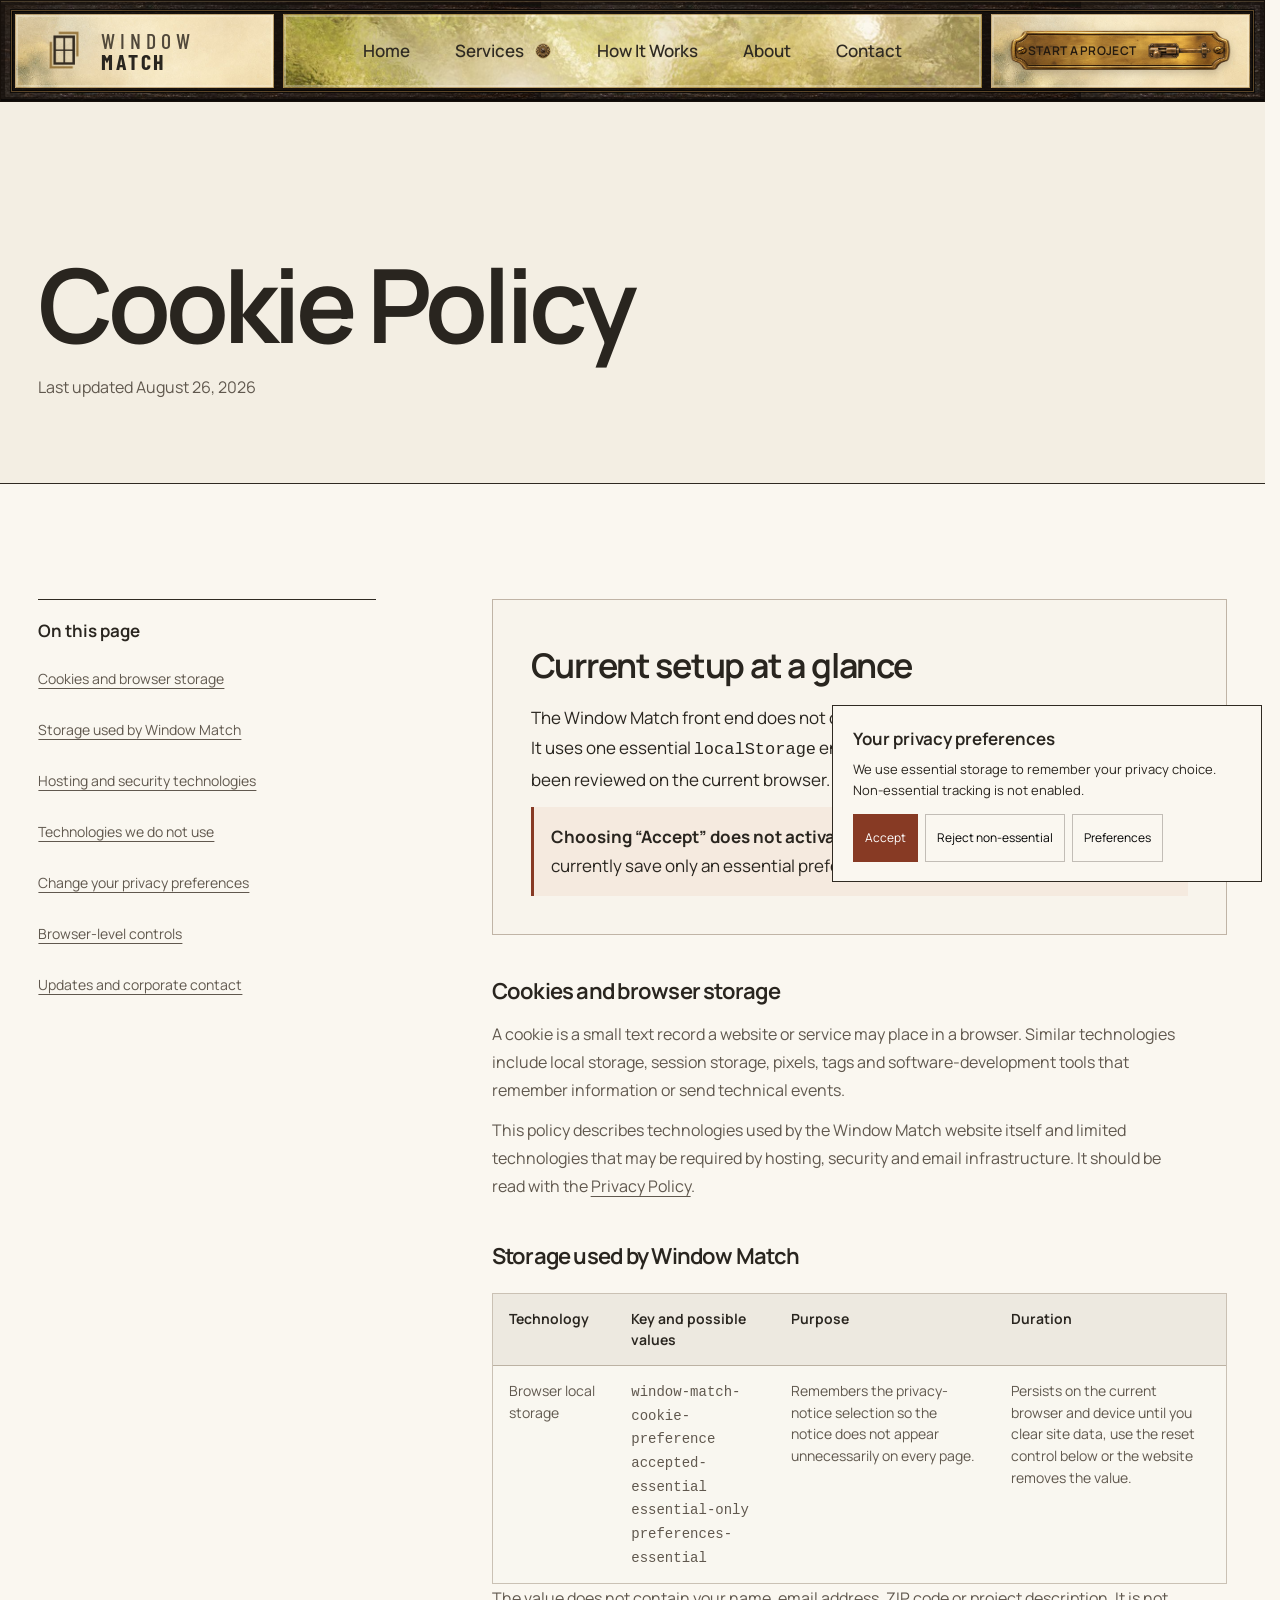
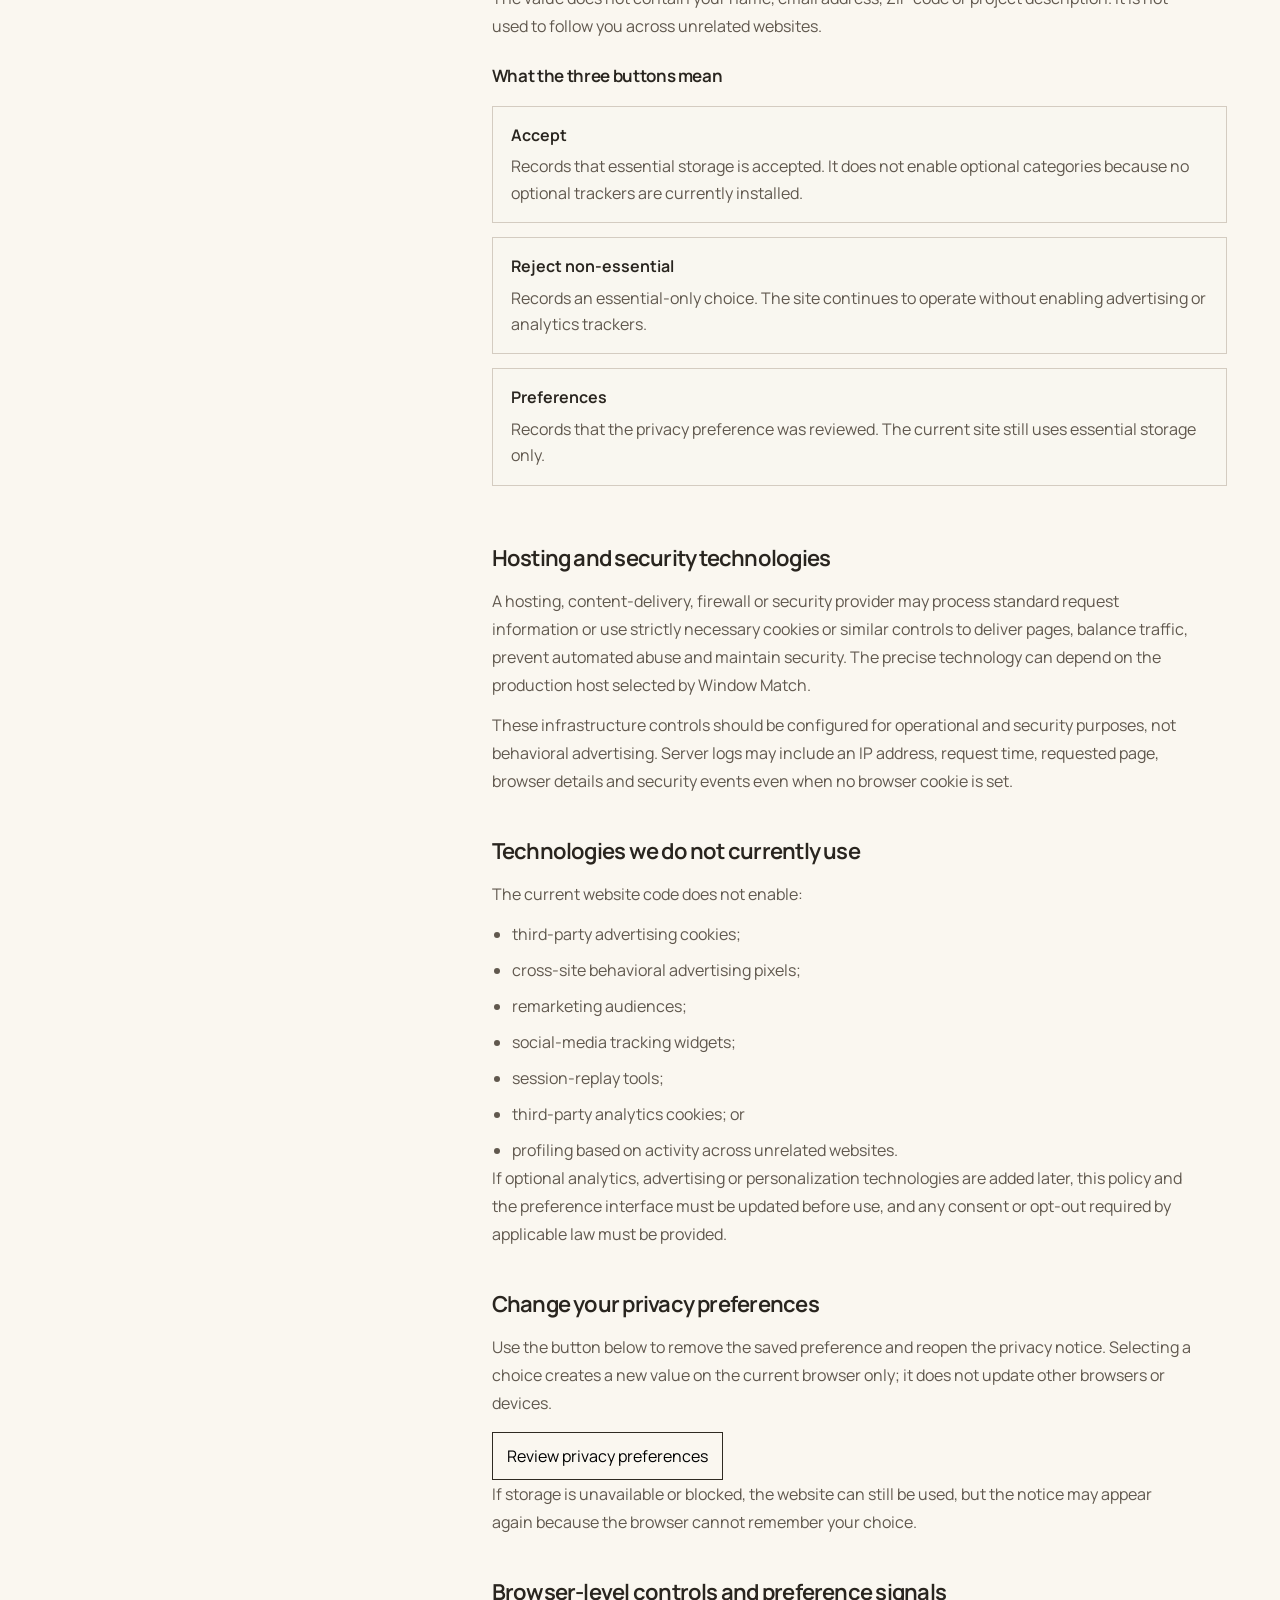
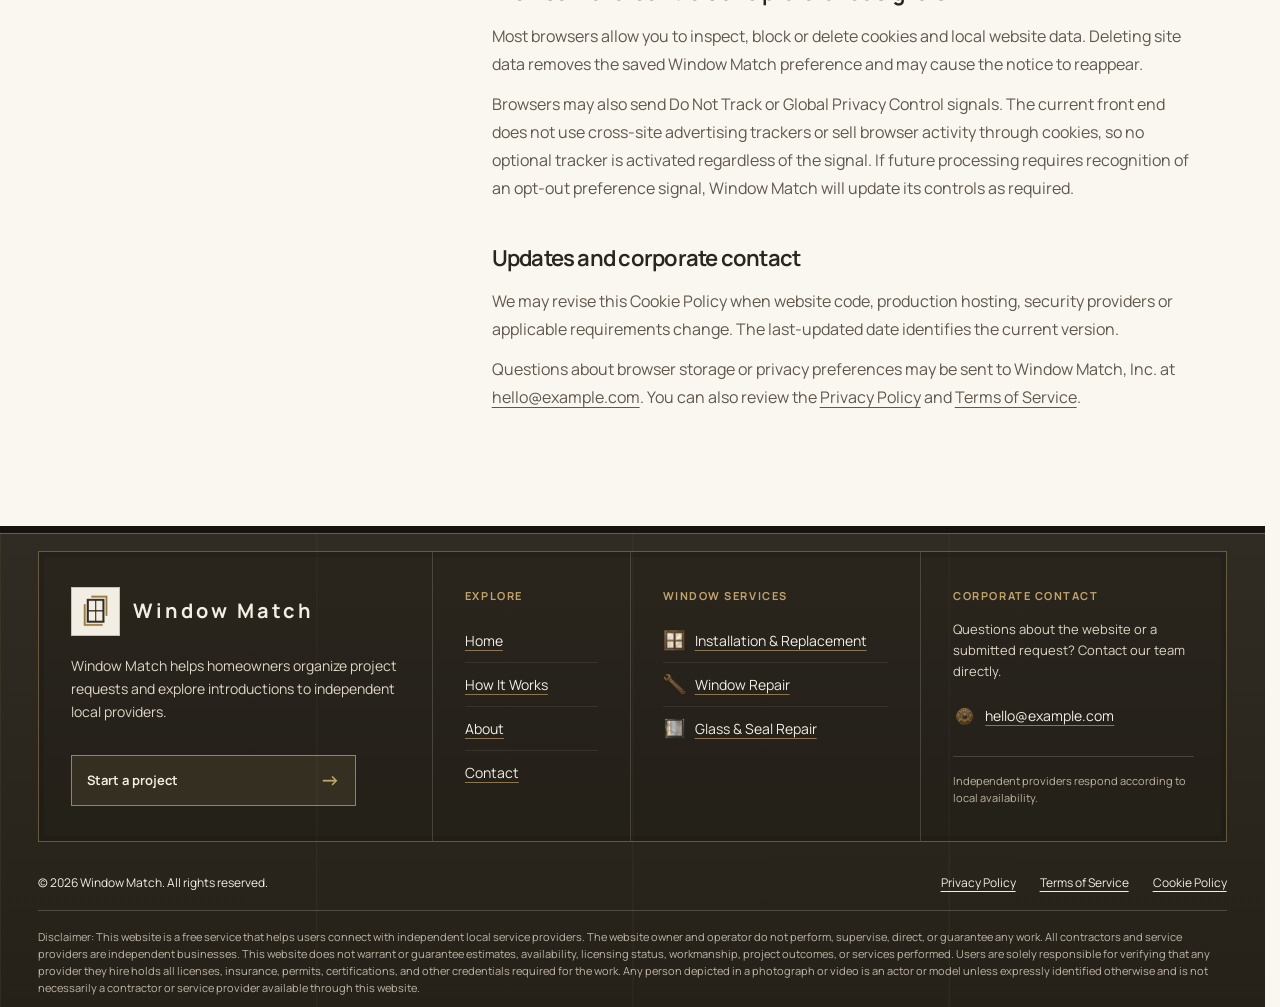
==== cookie-policy.html @ cc78020c "init" ====
<!doctype html>
<html lang="en">
<head>
<meta charset="utf-8">
<meta name="viewport" content="width=device-width, initial-scale=1">
<meta name="theme-color" content="#faf7f0">
<title>Cookie Policy | Window Match</title>
<meta name="description" content="Understand Window Match essential preference storage, the absence of non-essential tracking by default and how to change your choices.">
<meta property="og:type" content="website">
<meta property="og:title" content="Cookie Policy | Window Match">
<meta property="og:description" content="Understand Window Match essential preference storage, the absence of non-essential tracking by default and how to change your choices.">
<meta property="og:image" content="img/common/social-card.webp">
<meta name="twitter:card" content="summary_large_image">
<meta name="twitter:title" content="Cookie Policy | Window Match">
<meta name="twitter:description" content="Understand Window Match essential preference storage, the absence of non-essential tracking by default and how to change your choices.">
<meta name="twitter:image" content="img/common/social-card.webp">
<link rel="icon" href="img/common/logo-window-match-mark-generated.png" type="image/png">
<link rel="stylesheet" href="css/bundle.css?v=20260826-12">
<script src="config/site-config.js?v=20260826-17"></script>
<script src="js/main.js?v=20260826-17" defer></script>
<script src="js/animations.js" defer></script>
</head>
<body>
<a class="skip-link" href="#main-content">Skip to content</a>
<header class="site-header"><div class="header-frame"><a class="wordmark" href="index.html" aria-label="Window Match home"><img class="wordmark-mark" src="img/common/logo-window-match-mark-generated.png" width="256" height="256" alt="" aria-hidden="true"><span class="wordmark-text"><span>WINDOW</span><span>MATCH</span></span></a><nav class="header-nav" aria-label="Main navigation"><a href="index.html">Home</a><a href="index.html#services">Services</a><a href="index.html#how-it-works">How It Works</a><a href="index.html#about">About</a><a href="index.html#contact">Contact</a></nav><div class="header-project"><a class="project-tab" href="index.html#contact">Start a project<span class="latch" aria-hidden="true"></span></a></div><button class="menu-toggle" type="button" aria-expanded="false" aria-controls="mobile-menu" aria-label="Open or close navigation menu"><span class="menu-label">Menu</span><span class="menu-mark" aria-hidden="true"></span></button></div></header>
<div id="mobile-menu" class="mobile-menu" hidden><nav aria-label="Mobile navigation"><a href="index.html">Home</a><a href="window-installation-replacement.html">Installation &amp; Replacement</a><a href="window-repair.html">Window Repair</a><a href="glass-seal-repair.html">Glass &amp; Seal Repair</a><a href="index.html#how-it-works">How It Works</a><a href="index.html#about">About</a><a href="index.html#contact">Contact</a></nav><a class="architectural-link" href="index.html#contact"><span class="link-label">Tell us about your windows</span><span class="latch" aria-hidden="true"></span></a><p class="mobile-menu-note">Independent providers. Availability varies by location.</p></div>
<main id="main-content"><div class="legal-hero"><div class="container"><h1 class="legal-title">Cookie Policy</h1><p class="legal-updated">Last updated August 26, 2026</p></div></div><div class="container legal-layout"><nav class="legal-toc" aria-label="Table of contents"><h2>On this page</h2><ol>
<li><a href="#what-cookies-are">Cookies and browser storage</a></li>
<li><a href="#essential-preferences">Storage used by Window Match</a></li>
<li><a href="#infrastructure">Hosting and security technologies</a></li>
<li><a href="#non-essential-tracking">Technologies we do not use</a></li>
<li><a href="#change-preferences">Change your privacy preferences</a></li>
<li><a href="#browser-controls">Browser-level controls</a></li>
<li><a href="#updates-and-contact">Updates and corporate contact</a></li>
</ol></nav><article class="legal-content">
<section class="legal-summary" aria-labelledby="cookie-summary-title"><h2 id="cookie-summary-title">Current setup at a glance</h2><p>The Window Match front end does not currently set advertising or analytics cookies. It uses one essential <code>localStorage</code> entry to remember that the privacy notice has been reviewed on the current browser.</p><p class="legal-note"><strong>Choosing “Accept” does not activate advertising tracking.</strong> All three choices currently save only an essential preference value.</p></section>
<section id="what-cookies-are" aria-labelledby="what-cookies-are-title"><h2 id="what-cookies-are-title">Cookies and browser storage</h2><p>A cookie is a small text record a website or service may place in a browser. Similar technologies include local storage, session storage, pixels, tags and software-development tools that remember information or send technical events.</p><p>This policy describes technologies used by the Window Match website itself and limited technologies that may be required by hosting, security and email infrastructure. It should be read with the <a href="privacy.html">Privacy Policy</a>.</p></section>
<section id="essential-preferences" aria-labelledby="essential-preferences-title"><h2 id="essential-preferences-title">Storage used by Window Match</h2><div class="legal-table-wrap"><table class="legal-table"><thead><tr><th scope="col">Technology</th><th scope="col">Key and possible values</th><th scope="col">Purpose</th><th scope="col">Duration</th></tr></thead><tbody><tr><td>Browser local storage</td><td><code>window-match-cookie-preference</code><br><code>accepted-essential</code><br><code>essential-only</code><br><code>preferences-essential</code></td><td>Remembers the privacy-notice selection so the notice does not appear unnecessarily on every page.</td><td>Persists on the current browser and device until you clear site data, use the reset control below or the website removes the value.</td></tr></tbody></table></div><p>The value does not contain your name, email address, ZIP code or project description. It is not used to follow you across unrelated websites.</p><h3>What the three buttons mean</h3><dl class="legal-definition-list"><div><dt>Accept</dt><dd>Records that essential storage is accepted. It does not enable optional categories because no optional trackers are currently installed.</dd></div><div><dt>Reject non-essential</dt><dd>Records an essential-only choice. The site continues to operate without enabling advertising or analytics trackers.</dd></div><div><dt>Preferences</dt><dd>Records that the privacy preference was reviewed. The current site still uses essential storage only.</dd></div></dl></section>
<section id="infrastructure" aria-labelledby="infrastructure-title"><h2 id="infrastructure-title">Hosting and security technologies</h2><p>A hosting, content-delivery, firewall or security provider may process standard request information or use strictly necessary cookies or similar controls to deliver pages, balance traffic, prevent automated abuse and maintain security. The precise technology can depend on the production host selected by Window Match.</p><p>These infrastructure controls should be configured for operational and security purposes, not behavioral advertising. Server logs may include an IP address, request time, requested page, browser details and security events even when no browser cookie is set.</p></section>
<section id="non-essential-tracking" aria-labelledby="non-essential-tracking-title"><h2 id="non-essential-tracking-title">Technologies we do not currently use</h2><p>The current website code does not enable:</p><ul><li>third-party advertising cookies;</li><li>cross-site behavioral advertising pixels;</li><li>remarketing audiences;</li><li>social-media tracking widgets;</li><li>session-replay tools;</li><li>third-party analytics cookies; or</li><li>profiling based on activity across unrelated websites.</li></ul><p>If optional analytics, advertising or personalization technologies are added later, this policy and the preference interface must be updated before use, and any consent or opt-out required by applicable law must be provided.</p></section>
<section id="change-preferences" aria-labelledby="change-preferences-title"><h2 id="change-preferences-title">Change your privacy preferences</h2><p>Use the button below to remove the saved preference and reopen the privacy notice. Selecting a choice creates a new value on the current browser only; it does not update other browsers or devices.</p><button class="preferences-reset" type="button" data-cookie-reset>Review privacy preferences</button><p>If storage is unavailable or blocked, the website can still be used, but the notice may appear again because the browser cannot remember your choice.</p></section>
<section id="browser-controls" aria-labelledby="browser-controls-title"><h2 id="browser-controls-title">Browser-level controls and preference signals</h2><p>Most browsers allow you to inspect, block or delete cookies and local website data. Deleting site data removes the saved Window Match preference and may cause the notice to reappear.</p><p>Browsers may also send Do Not Track or Global Privacy Control signals. The current front end does not use cross-site advertising trackers or sell browser activity through cookies, so no optional tracker is activated regardless of the signal. If future processing requires recognition of an opt-out preference signal, Window Match will update its controls as required.</p></section>
<section id="updates-and-contact" aria-labelledby="updates-and-contact-title"><h2 id="updates-and-contact-title">Updates and corporate contact</h2><p>We may revise this Cookie Policy when website code, production hosting, security providers or applicable requirements change. The last-updated date identifies the current version.</p><p>Questions about browser storage or privacy preferences may be sent to Window Match, Inc. at <a href="mailto:hello@example.com" data-config-email>hello@example.com</a>. You can also review the <a href="privacy.html">Privacy Policy</a> and <a href="terms.html">Terms of Service</a>.</p></section>
</article></div></main>
<footer class="site-footer"><div class="container footer-main"><div><p class="footer-brand"><img class="footer-brand-mark" src="img/common/logo-window-match-mark-generated.png" width="256" height="256" alt="" aria-hidden="true"><span data-config="siteName">Window Match</span></p><p class="footer-description" data-config="footerDescription">Window Match helps homeowners organize window project requests and explore introductions to independent local providers.</p></div><div><h2 class="footer-heading">Explore</h2><ul class="footer-links"><li><a href="index.html">Home</a></li><li><a href="index.html#how-it-works">How It Works</a></li><li><a href="index.html#about">About</a></li><li><a href="index.html#contact">Contact</a></li></ul></div><div><h2 class="footer-heading">Window services</h2><ul class="footer-links"><li><a href="window-installation-replacement.html">Installation &amp; Replacement</a></li><li><a href="window-repair.html">Window Repair</a></li><li><a href="glass-seal-repair.html">Glass &amp; Seal Repair</a></li></ul></div><div class="footer-contact"><h2 class="footer-heading">Corporate contact</h2><a href="mailto:hello@example.com" data-config-email>hello@example.com</a></div></div><div class="container footer-bottom"><p data-config="copyrightText">© 2026 Window Match. All rights reserved.</p><nav class="footer-legal" aria-label="Legal navigation"><a href="privacy.html">Privacy Policy</a><a href="terms.html">Terms of Service</a><a href="cookie-policy.html">Cookie Policy</a></nav><p class="footer-disclosure" data-config="aggregatorDisclosure">Disclaimer: This website is a free service that helps users connect with independent local service providers. The website owner and operator do not perform, supervise, direct, or guarantee any work. All contractors and service providers are independent businesses. This website does not warrant or guarantee estimates, availability, licensing status, workmanship, project outcomes, or services performed. Users are solely responsible for verifying that any provider they hire holds all licenses, insurance, permits, certifications, and other credentials required for the work. Any person depicted in a photograph or video is an actor or model unless expressly identified otherwise and is not necessarily a contractor or service provider available through this website.</p></div></footer>
<aside class="cookie-banner" aria-labelledby="cookie-title" hidden><h2 id="cookie-title">Your privacy preferences</h2><p>We use essential storage to remember your privacy choice. Non-essential tracking is not enabled.</p><div class="cookie-actions"><button class="cookie-accept" type="button" data-cookie-choice="accepted-essential">Accept</button><button type="button" data-cookie-choice="essential-only">Reject non-essential</button><button type="button" data-cookie-choice="preferences-essential">Preferences</button></div></aside>
</body>
</html>
---- css/bundle.css ----
@import url("base.css");
@import url("animations.css");
@import url("pages/home.css");
@import url("pages/service.css");
@import url("pages/legal.css");
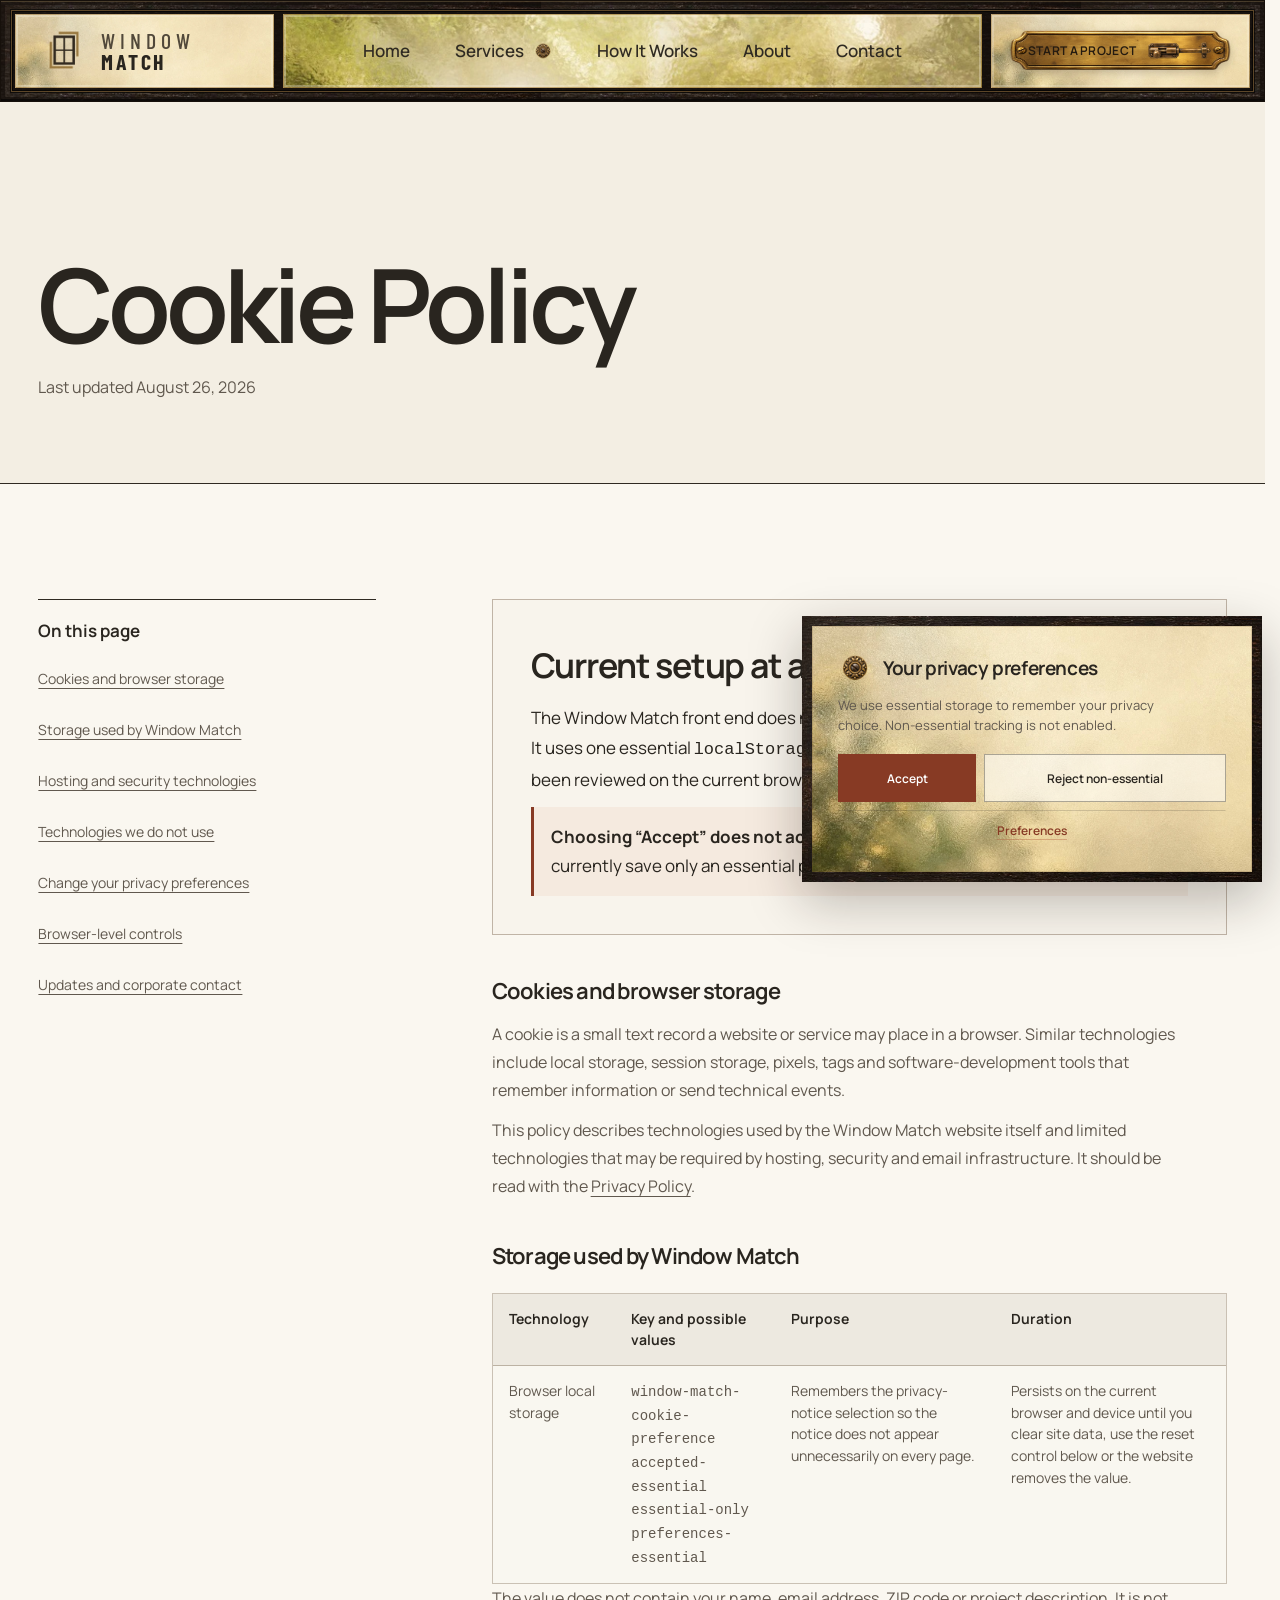
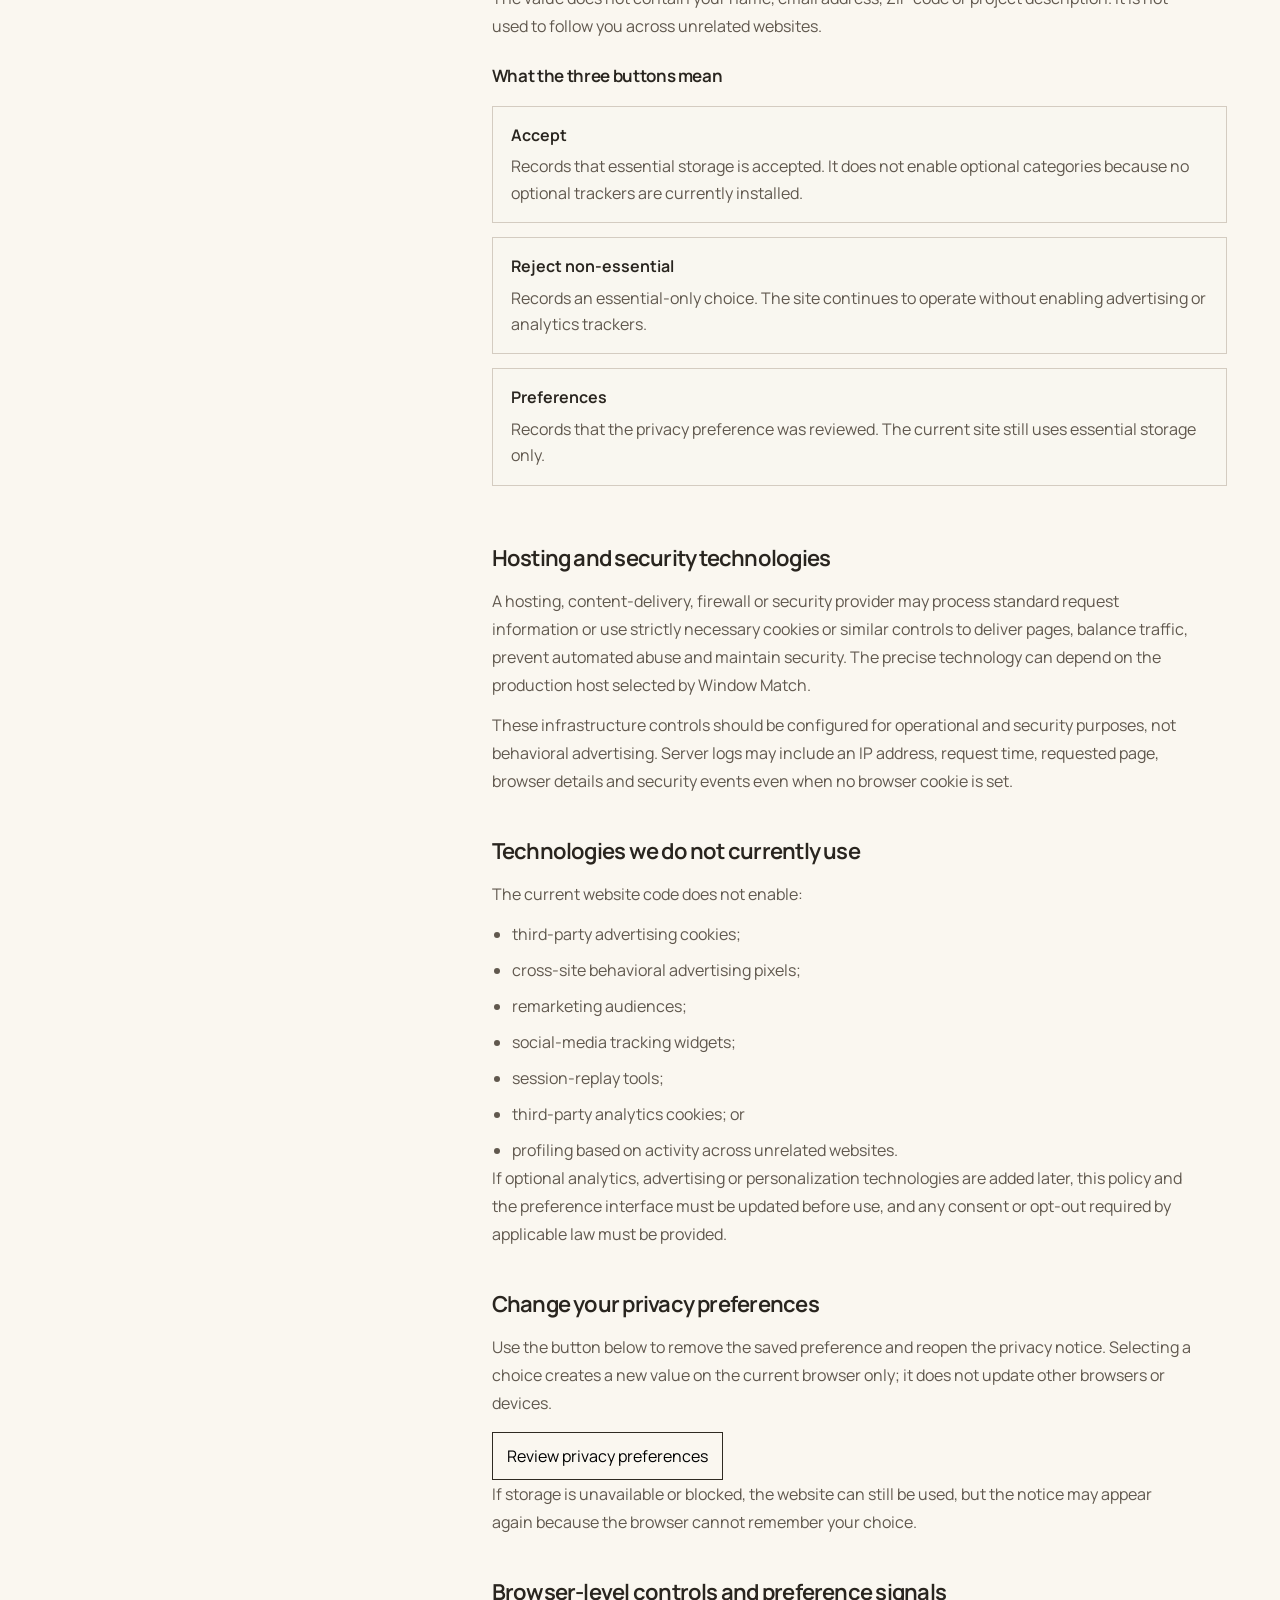
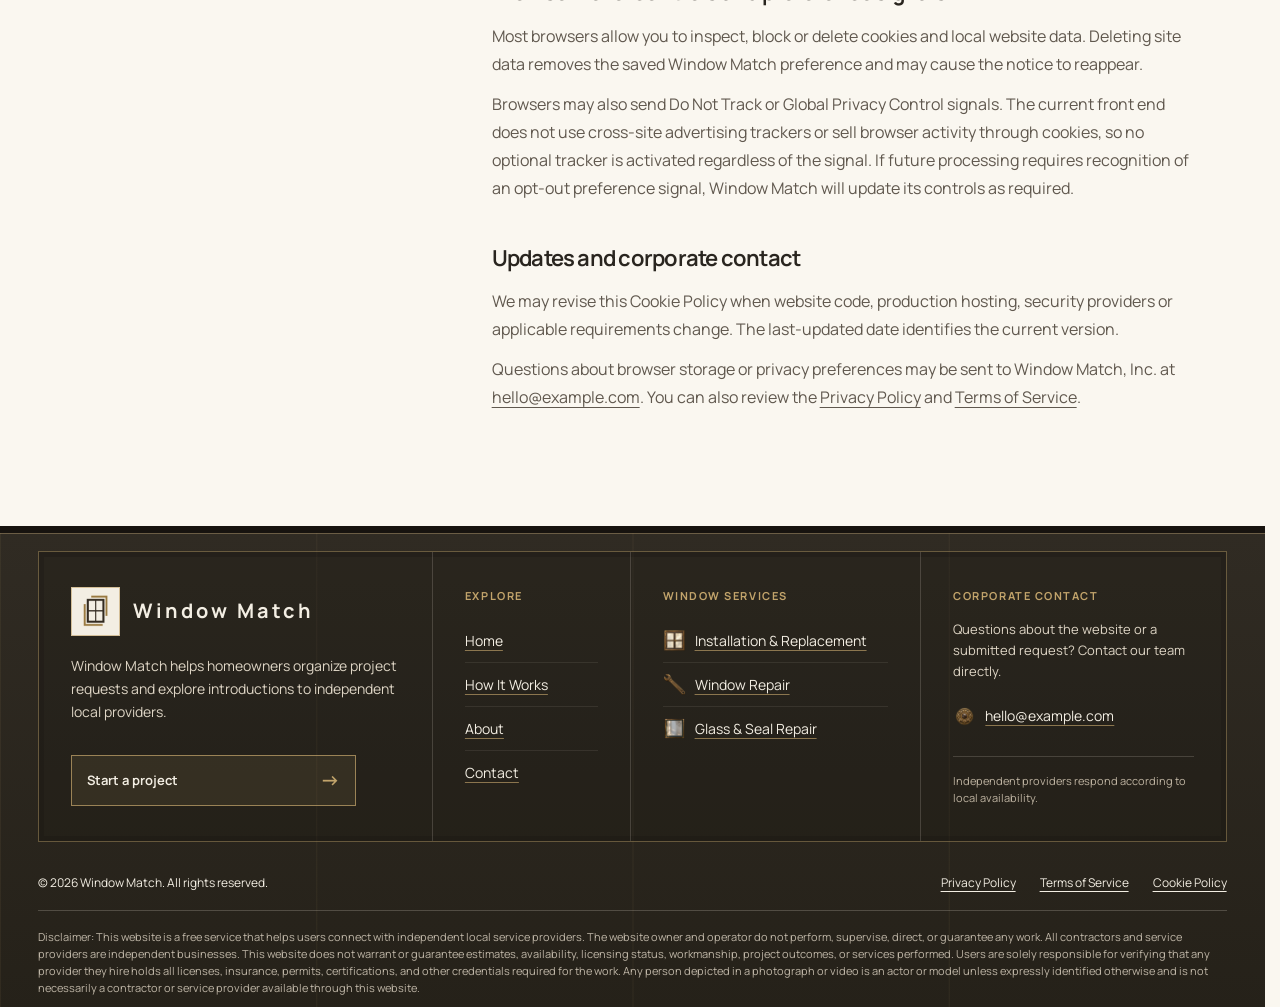
==== commit 59c2fecf: "last upd" ====
--- a/cookie-policy.html
+++ b/cookie-policy.html
@@ -14,15 +14,15 @@
 <meta name="twitter:title" content="Cookie Policy | Window Match">
 <meta name="twitter:description" content="Understand Window Match essential preference storage, the absence of non-essential tracking by default and how to change your choices.">
 <meta name="twitter:image" content="img/common/social-card.webp">
-<link rel="icon" href="img/common/logo-window-match-mark-generated.png" type="image/png">
-<link rel="stylesheet" href="css/bundle.css?v=20260826-12">
-<script src="config/site-config.js?v=20260826-17"></script>
-<script src="js/main.js?v=20260826-17" defer></script>
+<link rel="icon" href="img/common/logo-window-match-mark-generated.webp" type="image/webp">
+<link rel="stylesheet" href="css/bundle.css?v=20260826-18">
+<script src="config/site-config.js?v=20260826-18"></script>
+<script src="js/main.js?v=20260826-20" defer></script>
 <script src="js/animations.js" defer></script>
 </head>
 <body>
 <a class="skip-link" href="#main-content">Skip to content</a>
-<header class="site-header"><div class="header-frame"><a class="wordmark" href="index.html" aria-label="Window Match home"><img class="wordmark-mark" src="img/common/logo-window-match-mark-generated.png" width="256" height="256" alt="" aria-hidden="true"><span class="wordmark-text"><span>WINDOW</span><span>MATCH</span></span></a><nav class="header-nav" aria-label="Main navigation"><a href="index.html">Home</a><a href="index.html#services">Services</a><a href="index.html#how-it-works">How It Works</a><a href="index.html#about">About</a><a href="index.html#contact">Contact</a></nav><div class="header-project"><a class="project-tab" href="index.html#contact">Start a project<span class="latch" aria-hidden="true"></span></a></div><button class="menu-toggle" type="button" aria-expanded="false" aria-controls="mobile-menu" aria-label="Open or close navigation menu"><span class="menu-label">Menu</span><span class="menu-mark" aria-hidden="true"></span></button></div></header>
+<header class="site-header"><div class="header-frame"><a class="wordmark" href="index.html" aria-label="Window Match home"><img class="wordmark-mark" src="img/common/logo-window-match-mark-generated.webp" width="256" height="256" alt="" aria-hidden="true"><span class="wordmark-text"><span>WINDOW</span><span>MATCH</span></span></a><nav class="header-nav" aria-label="Main navigation"><a href="index.html">Home</a><a href="index.html#services">Services</a><a href="index.html#how-it-works">How It Works</a><a href="index.html#about">About</a><a href="index.html#contact">Contact</a></nav><div class="header-project"><a class="project-tab" href="index.html#contact">Start a project<span class="latch" aria-hidden="true"></span></a></div><button class="menu-toggle" type="button" aria-expanded="false" aria-controls="mobile-menu" aria-label="Open or close navigation menu"><span class="menu-label">Menu</span><span class="menu-mark" aria-hidden="true"></span></button></div></header>
 <div id="mobile-menu" class="mobile-menu" hidden><nav aria-label="Mobile navigation"><a href="index.html">Home</a><a href="window-installation-replacement.html">Installation &amp; Replacement</a><a href="window-repair.html">Window Repair</a><a href="glass-seal-repair.html">Glass &amp; Seal Repair</a><a href="index.html#how-it-works">How It Works</a><a href="index.html#about">About</a><a href="index.html#contact">Contact</a></nav><a class="architectural-link" href="index.html#contact"><span class="link-label">Tell us about your windows</span><span class="latch" aria-hidden="true"></span></a><p class="mobile-menu-note">Independent providers. Availability varies by location.</p></div>
 <main id="main-content"><div class="legal-hero"><div class="container"><h1 class="legal-title">Cookie Policy</h1><p class="legal-updated">Last updated August 26, 2026</p></div></div><div class="container legal-layout"><nav class="legal-toc" aria-label="Table of contents"><h2>On this page</h2><ol>
 <li><a href="#what-cookies-are">Cookies and browser storage</a></li>
@@ -42,7 +42,7 @@
 <section id="browser-controls" aria-labelledby="browser-controls-title"><h2 id="browser-controls-title">Browser-level controls and preference signals</h2><p>Most browsers allow you to inspect, block or delete cookies and local website data. Deleting site data removes the saved Window Match preference and may cause the notice to reappear.</p><p>Browsers may also send Do Not Track or Global Privacy Control signals. The current front end does not use cross-site advertising trackers or sell browser activity through cookies, so no optional tracker is activated regardless of the signal. If future processing requires recognition of an opt-out preference signal, Window Match will update its controls as required.</p></section>
 <section id="updates-and-contact" aria-labelledby="updates-and-contact-title"><h2 id="updates-and-contact-title">Updates and corporate contact</h2><p>We may revise this Cookie Policy when website code, production hosting, security providers or applicable requirements change. The last-updated date identifies the current version.</p><p>Questions about browser storage or privacy preferences may be sent to Window Match, Inc. at <a href="mailto:hello@example.com" data-config-email>hello@example.com</a>. You can also review the <a href="privacy.html">Privacy Policy</a> and <a href="terms.html">Terms of Service</a>.</p></section>
 </article></div></main>
-<footer class="site-footer"><div class="container footer-main"><div><p class="footer-brand"><img class="footer-brand-mark" src="img/common/logo-window-match-mark-generated.png" width="256" height="256" alt="" aria-hidden="true"><span data-config="siteName">Window Match</span></p><p class="footer-description" data-config="footerDescription">Window Match helps homeowners organize window project requests and explore introductions to independent local providers.</p></div><div><h2 class="footer-heading">Explore</h2><ul class="footer-links"><li><a href="index.html">Home</a></li><li><a href="index.html#how-it-works">How It Works</a></li><li><a href="index.html#about">About</a></li><li><a href="index.html#contact">Contact</a></li></ul></div><div><h2 class="footer-heading">Window services</h2><ul class="footer-links"><li><a href="window-installation-replacement.html">Installation &amp; Replacement</a></li><li><a href="window-repair.html">Window Repair</a></li><li><a href="glass-seal-repair.html">Glass &amp; Seal Repair</a></li></ul></div><div class="footer-contact"><h2 class="footer-heading">Corporate contact</h2><a href="mailto:hello@example.com" data-config-email>hello@example.com</a></div></div><div class="container footer-bottom"><p data-config="copyrightText">© 2026 Window Match. All rights reserved.</p><nav class="footer-legal" aria-label="Legal navigation"><a href="privacy.html">Privacy Policy</a><a href="terms.html">Terms of Service</a><a href="cookie-policy.html">Cookie Policy</a></nav><p class="footer-disclosure" data-config="aggregatorDisclosure">Disclaimer: This website is a free service that helps users connect with independent local service providers. The website owner and operator do not perform, supervise, direct, or guarantee any work. All contractors and service providers are independent businesses. This website does not warrant or guarantee estimates, availability, licensing status, workmanship, project outcomes, or services performed. Users are solely responsible for verifying that any provider they hire holds all licenses, insurance, permits, certifications, and other credentials required for the work. Any person depicted in a photograph or video is an actor or model unless expressly identified otherwise and is not necessarily a contractor or service provider available through this website.</p></div></footer>
+<footer class="site-footer"><div class="container footer-main"><div><p class="footer-brand"><img class="footer-brand-mark" src="img/common/logo-window-match-mark-generated.webp" width="256" height="256" alt="" aria-hidden="true"><span data-config="siteName">Window Match</span></p><p class="footer-description" data-config="footerDescription">Window Match helps homeowners organize window project requests and explore introductions to independent local providers.</p></div><div><h2 class="footer-heading">Explore</h2><ul class="footer-links"><li><a href="index.html">Home</a></li><li><a href="index.html#how-it-works">How It Works</a></li><li><a href="index.html#about">About</a></li><li><a href="index.html#contact">Contact</a></li></ul></div><div><h2 class="footer-heading">Window services</h2><ul class="footer-links"><li><a href="window-installation-replacement.html">Installation &amp; Replacement</a></li><li><a href="window-repair.html">Window Repair</a></li><li><a href="glass-seal-repair.html">Glass &amp; Seal Repair</a></li></ul></div><div class="footer-contact"><h2 class="footer-heading">Corporate contact</h2><a href="mailto:hello@example.com" data-config-email>hello@example.com</a></div></div><div class="container footer-bottom"><p data-config="copyrightText">© 2026 Window Match. All rights reserved.</p><nav class="footer-legal" aria-label="Legal navigation"><a href="privacy.html">Privacy Policy</a><a href="terms.html">Terms of Service</a><a href="cookie-policy.html">Cookie Policy</a></nav><p class="footer-disclosure" data-config="aggregatorDisclosure">Disclaimer: This website is a free service that helps users connect with independent local service providers. The website owner and operator do not perform, supervise, direct, or guarantee any work. All contractors and service providers are independent businesses. This website does not warrant or guarantee estimates, availability, licensing status, workmanship, project outcomes, or services performed. Users are solely responsible for verifying that any provider they hire holds all licenses, insurance, permits, certifications, and other credentials required for the work. Any person depicted in a photograph or video is an actor or model unless expressly identified otherwise and is not necessarily a contractor or service provider available through this website.</p></div></footer>
 <aside class="cookie-banner" aria-labelledby="cookie-title" hidden><h2 id="cookie-title">Your privacy preferences</h2><p>We use essential storage to remember your privacy choice. Non-essential tracking is not enabled.</p><div class="cookie-actions"><button class="cookie-accept" type="button" data-cookie-choice="accepted-essential">Accept</button><button type="button" data-cookie-choice="essential-only">Reject non-essential</button><button type="button" data-cookie-choice="preferences-essential">Preferences</button></div></aside>
 </body>
 </html>
